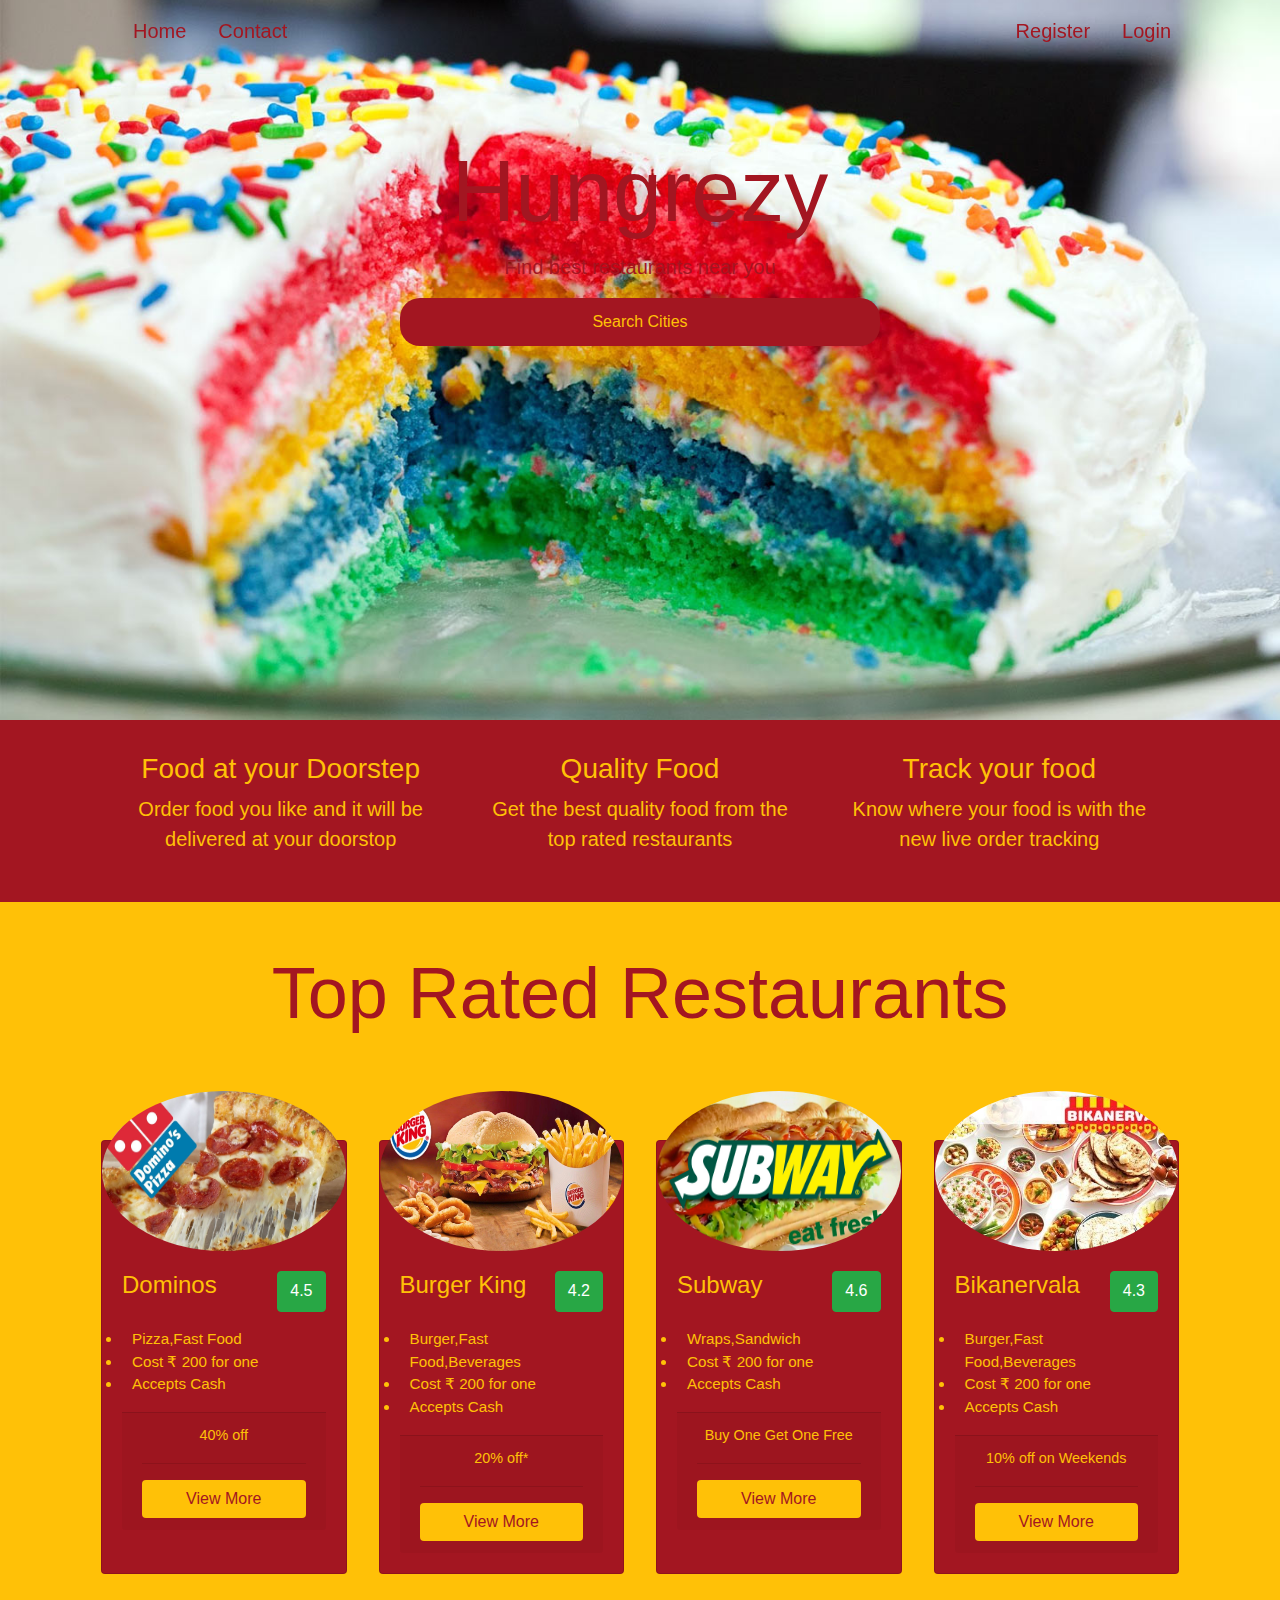
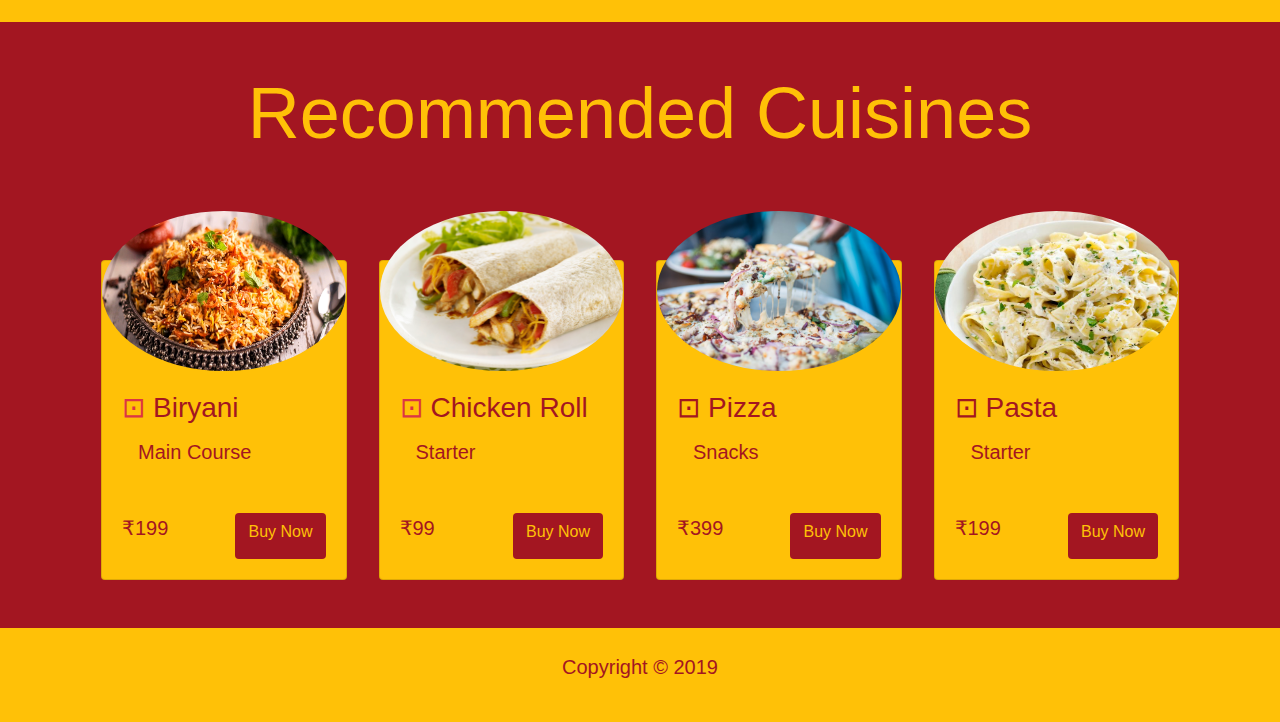
==== index.html @ c3a1df63 "Total update" ====
<!DOCTYPE html>
<html lang="en">
<head>
    <meta charset="UTF-8">
    <meta name="viewport" content="width=device-width, initial-scale=1.0">
    <meta http-equiv="X-UA-Compatible" content="ie=edge">
    <title>Hungrezy</title>
    <link rel="stylesheet" href="https://stackpath.bootstrapcdn.com/bootstrap/4.3.1/css/bootstrap.min.css" integrity="sha384-ggOyR0iXCbMQv3Xipma34MD+dH/1fQ784/j6cY/iJTQUOhcWr7x9JvoRxT2MZw1T" crossorigin="anonymous">

    <link rel="stylesheet" href="style.css">
    
    <link rel="stylesheet" href="https://use.fontawesome.com/releases/v5.8.1/css/all.css" integrity="sha384-50oBUHEmvpQ+1lW4y57PTFmhCaXp0ML5d60M1M7uH2+nqUivzIebhndOJK28anvf" crossorigin="anonymous">


    <link rel="stylesheet" href="http://static.sasongsmat.nu/fonts/vegetarian.css" />



</head>
<body>
  <div class="img">
    <div class="showcase">
      <nav class="navbar navbar-expand-lg navbar-dark sticky-top">
        <div class="container">
          <a class="navbar-brand" href="index.html">
            <i class="fas fa-utensils fa-3x pr-4" id="text_red"></i>
          </a>
          <button class="navbar-toggler" type="button" data-toggle="collapse" data-target="#navbarNavAltMarkup">
            <span class="navbar-toggler-icon"></span>
          </button>
          <div class="collapse navbar-collapse" id="navbarNavAltMarkup">
            <ul class="navbar-nav">
              <li class="nav-item active mr-3">
                <a class="nav-link" id="text_red" href="index.html">Home</a>
              </li>
              <li class="nav-item mr-3">
                <a class="nav-link" id="text_red" href="contact.html">Contact
                </a>
                  
              </li>
            </ul>
        
            <ul class="navbar-nav ml-auto">
              <li class="nav-item mr-3">
                <a class="nav-link" id="text_red" href="register.html">
                  <i class="fas fa-user-plus"></i> Register</a>
              </li>
              <li class="nav-item mr-3">
                <a class="nav-link" data-toggle="modal" data-target="#login" id="text_red" href="login.html">
                  <i class="fas fa-sign-in-alt"></i>
                  Login
                </a>
        
              </li>
            </ul>
          </div>
        </div>
      </nav>
      
      <div class="align">

        <h1 id="text_red" class="display-2">Hungrezy</h1>
        <p id="text_red">Find best restaurants near you</p>
        <div class="align1">
          <!-- <label class="sr-only">State</label>
            <select name="state" class="form-control">
              <option selected="true" disabled="disabled">Cities</option>
              <option value="AL">Delhi</option>
              <option value="AK">Hyderabad</option>
              <option value="AZ">Mumbai</option>
              <option value="AR">Kolkata</option>
            </select> -->


          <div class="dropdown">
            <button class="dropbtn text-warning">Search Cities</button>  
            <div class="dropdown-content">
              <a href="delhi.html">Delhi</a>
              <a href="hyderabad.html">Hyderabad</a>
              <a href="mumbai.html">Mumbai</a>
              <a href="kolkata.html">Kolkata</a>
            </div>
          </div> 
          <!-- <button class="btn bg_red text-warning">Submit</button> -->
        </div>

      </div>
    </div>
  </div>

  <div class="bg_red">
    <div class="container">

      <div class="items">
        <div class="item text-warning">
          <i class="fas fa-door-closed fa-3x text-warning"></i>
          <div>
            <h3>Food at your Doorstep</h3>
            <p>Order food you like and it will be delivered at your doorstop</p>
          </div>
        </div>
        <div class="item text-warning">
          <i class="fas fa-hamburger fa-3x"></i>
          <div>
            <h3>Quality Food</h3>
            <p>Get the best quality food from the top rated restaurants</p>
          </div>
        </div>
          <div class="item text-warning">
          <i class="fas fa-map-marker-alt fa-3x"></i>
          <div>
            <h3>Track your food  </h3>  
            <p>Know where your food is with the new live order tracking</p>
          </div>
        </div>
      </div>
    </div>
  </div>

  <div class="bg-warning">

    <div class="container">
  
      <h1 class="text-center py-5 display-3" id="text_red">Top Rated Restaurants</h1>
      <div class="d-lg-flex">
    
        <div class="card card_hover bg_red text-warning mx-3 my-5" style="width: 18rem;">
          <img src="img/dominos.jpg" class="rounded-circle card-img-top" alt="..." style="height: 10rem">
          <div class="card-body">
            <div class="d-flex justify-content-between">
  
              <h4 class="card-title">Dominos</h4>
              <button class="btn btn-success">4.5</button>
            </div>
            <p class="card-text"><li>Pizza,Fast Food</li><li>Cost &#8377; 200 for one</li> <li>Accepts Cash</li></p>
            <div class="card-footer text-center">40% off<hr>
              <a href="dominos.html" class="btn btn-block bg-warning" id="text_red">View More</a>
            </div>
          </div>
        </div>
        <div class="card card_hover bg_red text-warning mx-3 my-5" style="width: 18rem;">
          <img src="img/burgerking.jpg" class="rounded-circle card-img-top" alt="..." style="height: 10rem">
          <div class="card-body">
              <div class="d-flex justify-content-between">
  
                  <h4 class="card-title">Burger King</h4>
                  <button class="btn btn-success">4.2</button>
                </div>
            <p class="card-text"><li>Burger,Fast Food,Beverages</li><li>Cost &#8377; 200 for one</li> <li>Accepts Cash</li></p>
            <div class="card-footer text-center">20% off*<hr>
              <a href="dominos.html" class="btn btn-block bg-warning" id="text_red">View More</a>
            </div>
          </div>
        </div>
        <div class="card card_hover bg_red text-warning mx-3 my-5" style="width: 18rem;">
          <img src="img/subway.jpg" class="rounded-circle card-img-top" alt="..." style="height: 10rem">
          <div class="card-body">
              <div class="d-flex justify-content-between">
  
                  <h4 class="card-title">Subway</h4>
                  <button class="btn btn-success">4.6</button>
                </div>
            <p class="card-text"><li>Wraps,Sandwich</li><li>Cost &#8377; 200 for one</li> <li>Accepts Cash</li></p>
            <div class="card-footer text-center">Buy One Get One Free<hr>
              <a href="dominos.html" class="btn btn-block bg-warning" id="text_red">View More</a>
            </div>
          </div>
        </div>
        <div class="card card_hover bg_red text-warning mx-3 my-5" style="width: 18rem;">
          <img src="img/bikanervala.jpg" class="card-img-top rounded-circle" alt="..." style="height: 10rem">
          <div class="card-body">
              <div class="d-flex justify-content-between">
  
                  <h4 class="card-title">Bikanervala</h4>
                  <button class="btn btn-success">4.3</button>
                </div>
            <p class="card-text"><li>Burger,Fast Food,Beverages</li><li>Cost &#8377; 200 for one</li> <li>Accepts Cash</li></p>
            <div class="card-footer text-center"><p>10% off on Weekends</p><hr>
              <a href="dominos.html" class="btn btn-block bg-warning" id="text_red">View More</a>
            </div>
          </div>
        </div>
      </div>
    </div>
  </div>

  <div class="bg_red">

    <div class="container">
      <h1 class="display-3 text-center py-5 text-warning">Recommended Cuisines</h1>
    </div>
      
    <div class="container">
      <div class="d-lg-flex">
    
        <div class="card card1_hover bg-warning mx-3 my-5" id="text_red" style="width: 18rem;">
          <img src="img/biryani.jpg" class="card-img-top rounded-circle" alt="..." style="height: 10rem">
          <div class="card-body">
            <h3 class="card-title"><span class="vegetarianicon pr-2 text-danger">⊡</span>Biryani</h3>
            <p class="card-text pl-3">Main Course </p>
            <br>
            <div class="d-flex justify-content-between">
  
              <p>&#8377;199</p>
            
              <a href="dominos.html" class="btn bg_red text-warning">Buy Now</a>
            </div>
        
          </div>
        </div>
        <div class="card card1_hover bg-warning mx-3 my-5" id="text_red" style="width: 18rem;">
          <img src="img/chicken roll.jpg" class="card-img-top rounded-circle" alt="..." style="height: 10rem">
          <div class="card-body">
            <h3 class="card-title"><span class="vegetarianicon pr-2 text-danger">⊡</span>Chicken Roll</h3>
            <p class="card-text pl-3">Starter </p>
            <br>
            <div class="d-flex justify-content-between">
  
              <p>&#8377;99</p>
            
              <a href="dominos.html" class="btn bg_red text-warning">Buy Now</a>
            </div>
        
          </div>
        </div>
        <div class="card card1_hover bg-warning mx-3 my-5" id="text_red" style="width: 18rem;">
          <img src="img/pizza.jpg" class="card-img-top rounded-circle" alt="..." style="height: 10rem">
          <div class="card-body">
            <h3 class="card-title"><span class="vegetarianicon pr-2">⊡</span>Pizza</h3>
            <p class="card-text pl-3">Snacks </p>
            <br>
            <div class="d-flex justify-content-between">
  
              <p>&#8377;399</p>
            
              <a href="dominos.html" class="btn bg_red text-warning">Buy Now</a>
            </div>
        
          </div>
        </div>
        <div class="card card1_hover bg-warning mx-3 my-5" id="text_red" style="width: 18rem;">
          <img src="img/pasta.jpeg" class="card-img-top rounded-circle" alt="..." style="height: 10rem">
          <div class="card-body">
            <h3 class="card-title"><span class="vegetarianicon pr-2">⊡</span>Pasta</h3>
            <p class="card-text pl-3">Starter </p>
            <br>
            <div class="d-flex justify-content-between">
  
              <p>&#8377;199</p>
            
              <a href="dominos.html" class="btn bg_red text-warning">Buy Now</a>
            </div>
        
          </div>
        </div>
        
      </div>
    </div>
  </div>
  <footer id="text_red" class="py-4 bg-warning">
      <div class="container">
          <div class="text-center">
    
                <p class="lead">
                    Copyright &copy; 2019
                </p>
          </div>
      </div>
  </footer>

</body>
</html>
---- style.css ----
body{
    font-size: 20px;
}
.bg_red{
    background: #a31621;
}
#text_red{
    color: #a31621;
}
.img{
    background: url('img/showcase.jpg')no-repeat center center/cover;
    height: 80vh;
}
.showcase{
    background: rgba(0, 0, 0, 0.);
    height: 80vh;
}
.align{
    display: flex;
    flex-direction: column;
    align-items: center;
    justify-content: center;
    text-align: center;
    height: 100%;
    padding-bottom: 40vh;
}

input{
    width: 40vw;
}
.items{
    display: flex;
    padding: 1rem;
}
.item{
    flex: 1;
    padding: 1rem; 
    text-align: center;
}
.card img{
    margin-top: -50px;
}
.card_hover:hover, .card:hover{
    background: white;
}
.card_hover:hover li, .card:hover h4, .card:hover{
    color: #a31621;
}
.card_hover:hover .card-footer{
    font-size: 0.9rem;
    color: brown;
}
.card .card-footer{
    font-size: 0.9rem;
}
.card_hover:hover a{
    background: yellow;
}
.card li{
    font-size: 0.95rem;
    padding-left: 10px;   
}

 /* Dropdown Button */
 .dropbtn {
    background-color: #a31621;
    color: white;
    padding: 12px;
    font-size: 16px;
    width: 30rem;
    border: none;
    border-radius: 20px;
  }
  
  /* The container <div> - needed to position the dropdown content */
  .dropdown {
    position: relative;
    display: inline-block;
    border-radius: 10px;
  }
  
  /* Dropdown Content (Hidden by Default) */
  .dropdown-content {
    display: none;
    position: absolute;
    background-color: #f1f1f1;
    min-width: 160px;
    box-shadow: 0px 8px 16px 0px rgba(0,0,0,0.2);
    z-index: 1;
  }
  
  /* Links inside the dropdown */
  .dropdown-content a {
    color: black;
    padding: 12px 16px;
    text-decoration: none;
    display: block;
    width: 30rem;
  }
  
  /* Change color of dropdown links on hover */
  .dropdown-content a:hover {background-color: #ddd;}
  
  /* Show the dropdown menu on hover */
  .dropdown:hover .dropdown-content {display: block;}
  
  /* Change the background color of the dropdown button when the dropdown content is shown */
  .dropdown:hover .dropbtn {background-color: white;
color: #a31621} 
.form-control{
    border-top: none;
    border-right: none;
    border-left: none;
    border-bottom-color: yellow;
}
.form-control:focus{
    box-shadow: 0px 0px 0px rgba(0, 0, 0, 0.075) inset, 0px 0px 10px rgba(247, 71, 2, 0.9);
}
.info .form-control:focus{
    border-top: none;
    border-right: none;
    border-left: none;
    border-bottom-color: yellow;
    background: #a31621;
    box-shadow: 0px 0px 0px rgba(0, 0, 0, 0.075) inset, 0px 0px 8px rgba(247, 243, 2, 0.5);
}
.info1{
    box-shadow: 0px 0px 0px rgba(0, 0, 0, 0.075) inset, 0px 0px 8px rgba(247, 243, 2, 0.5);
}
::placeholder{
    color: yellow;
    opacity: 1;
}
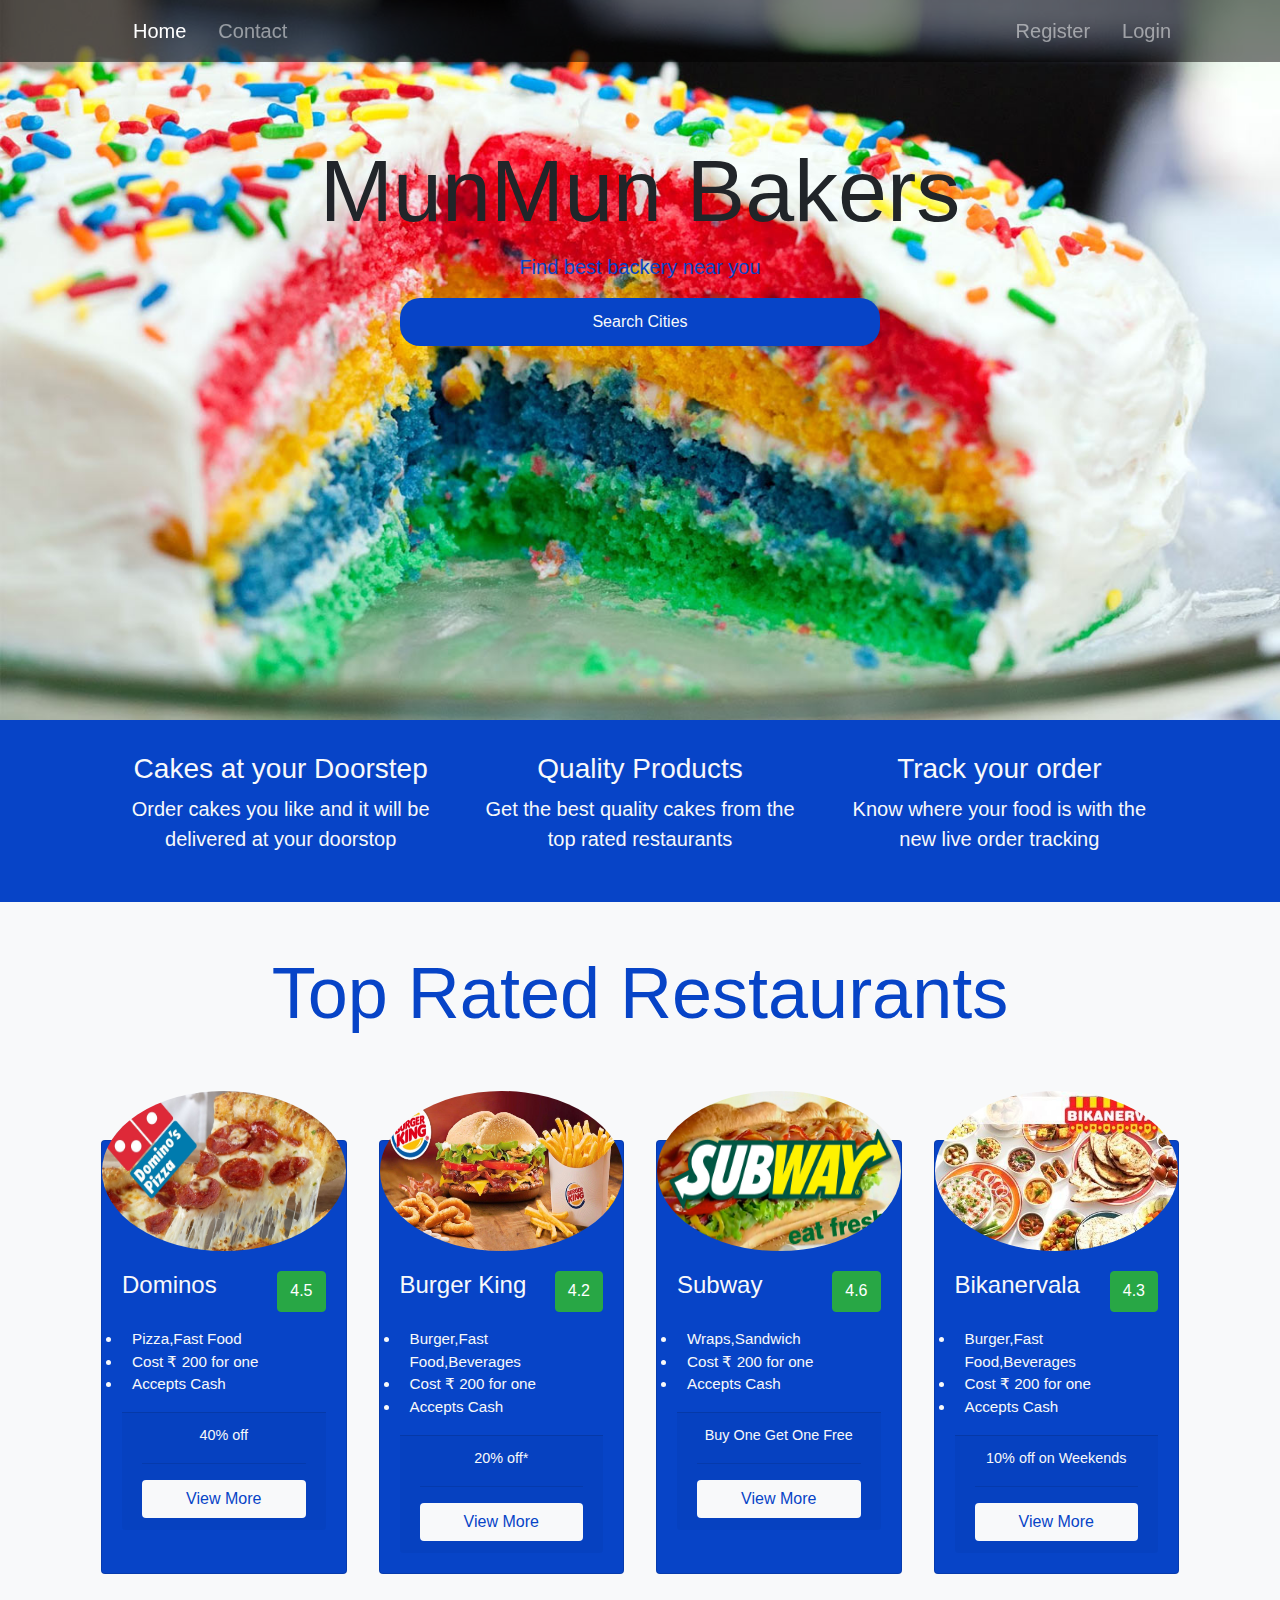
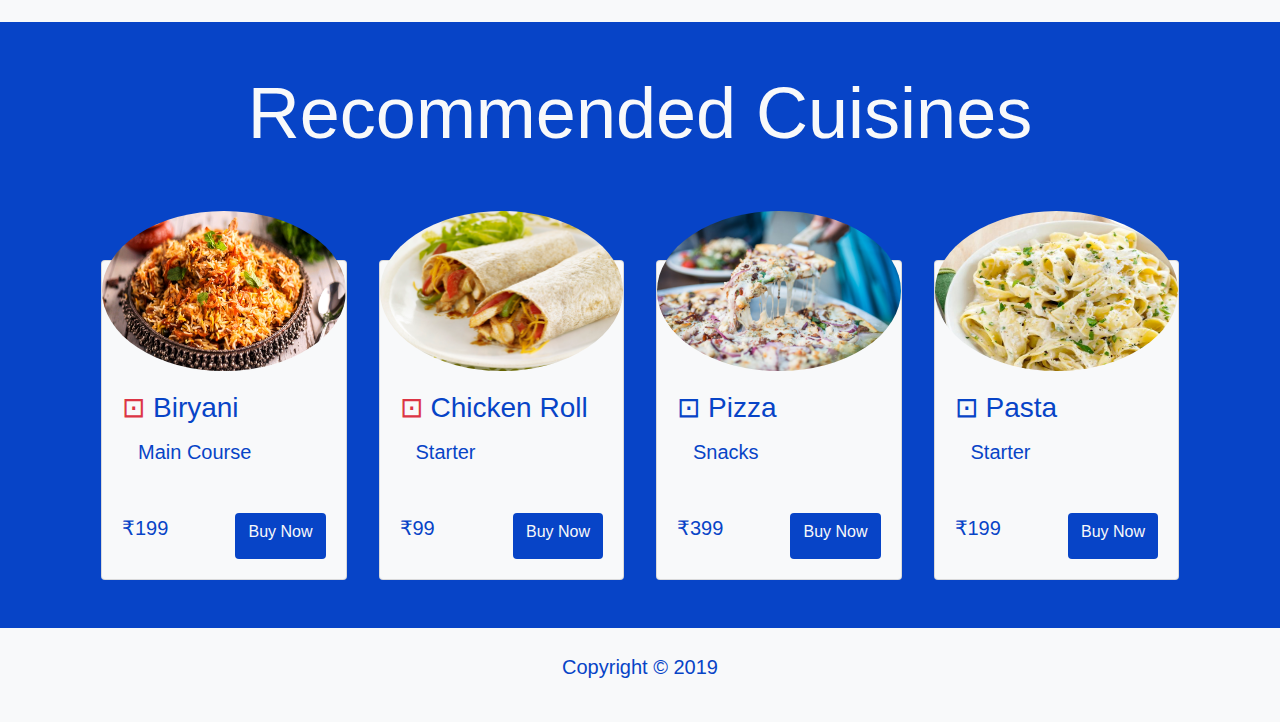
==== commit 2a92163a: "new update 1" ====
--- a/index.html
+++ b/index.html
@@ -4,7 +4,7 @@
     <meta charset="UTF-8">
     <meta name="viewport" content="width=device-width, initial-scale=1.0">
     <meta http-equiv="X-UA-Compatible" content="ie=edge">
-    <title>Hungrezy</title>
+    <title>MunMun Bakers</title>
     <link rel="stylesheet" href="https://stackpath.bootstrapcdn.com/bootstrap/4.3.1/css/bootstrap.min.css" integrity="sha384-ggOyR0iXCbMQv3Xipma34MD+dH/1fQ784/j6cY/iJTQUOhcWr7x9JvoRxT2MZw1T" crossorigin="anonymous">
 
     <link rel="stylesheet" href="style.css">
@@ -19,11 +19,10 @@
 </head>
 <body>
   <div class="img">
-    <div class="showcase">
       <nav class="navbar navbar-expand-lg navbar-dark sticky-top">
         <div class="container">
           <a class="navbar-brand" href="index.html">
-            <i class="fas fa-utensils fa-3x pr-4" id="text_red"></i>
+            <i class="fas fa-utensils fa-3x pr-4" id="text_light"></i>
           </a>
           <button class="navbar-toggler" type="button" data-toggle="collapse" data-target="#navbarNavAltMarkup">
             <span class="navbar-toggler-icon"></span>
@@ -31,10 +30,10 @@
           <div class="collapse navbar-collapse" id="navbarNavAltMarkup">
             <ul class="navbar-nav">
               <li class="nav-item active mr-3">
-                <a class="nav-link" id="text_red" href="index.html">Home</a>
+                <a class="nav-link" id="text_light" href="index.html">Home</a>
               </li>
               <li class="nav-item mr-3">
-                <a class="nav-link" id="text_red" href="contact.html">Contact
+                <a class="nav-link" id="text_light" href="contact.html">Contact
                 </a>
                   
               </li>
@@ -42,11 +41,11 @@
         
             <ul class="navbar-nav ml-auto">
               <li class="nav-item mr-3">
-                <a class="nav-link" id="text_red" href="register.html">
+                <a class="nav-link" id="text_light" href="register.html">
                   <i class="fas fa-user-plus"></i> Register</a>
               </li>
               <li class="nav-item mr-3">
-                <a class="nav-link" data-toggle="modal" data-target="#login" id="text_red" href="login.html">
+                <a class="nav-link" data-toggle="modal" data-target="#login" id="text_light" href="login.html">
                   <i class="fas fa-sign-in-alt"></i>
                   Login
                 </a>
@@ -56,11 +55,11 @@
           </div>
         </div>
       </nav>
-      
+    <div class="showcase">
       <div class="align">
 
-        <h1 id="text_red" class="display-2">Hungrezy</h1>
-        <p id="text_red">Find best restaurants near you</p>
+        <h1 id="text_blue" class="display-2">MunMun Bakers</h1>
+        <p id="text_red">Find best backery near you</p>
         <div class="align1">
           <!-- <label class="sr-only">State</label>
             <select name="state" class="form-control">
@@ -73,7 +72,7 @@
 
 
           <div class="dropdown">
-            <button class="dropbtn text-warning">Search Cities</button>  
+            <button class="dropbtn text-light">Search Cities</button>  
             <div class="dropdown-content">
               <a href="delhi.html">Delhi</a>
               <a href="hyderabad.html">Hyderabad</a>
@@ -81,7 +80,7 @@
               <a href="kolkata.html">Kolkata</a>
             </div>
           </div> 
-          <!-- <button class="btn bg_red text-warning">Submit</button> -->
+          <!-- <button class="btn bg_red text-light">Submit</button> -->
         </div>
 
       </div>
@@ -92,24 +91,24 @@
     <div class="container">
 
       <div class="items">
-        <div class="item text-warning">
-          <i class="fas fa-door-closed fa-3x text-warning"></i>
+        <div class="item text-light">
+          <i class="fas fa-door-closed fa-3x text-light"></i>
           <div>
-            <h3>Food at your Doorstep</h3>
-            <p>Order food you like and it will be delivered at your doorstop</p>
-          </div>
-        </div>
-        <div class="item text-warning">
+            <h3>Cakes at your Doorstep</h3>
+            <p>Order cakes you like and it will be delivered at your doorstop</p>
+          </div>
+        </div>
+        <div class="item text-light">
           <i class="fas fa-hamburger fa-3x"></i>
           <div>
-            <h3>Quality Food</h3>
-            <p>Get the best quality food from the top rated restaurants</p>
-          </div>
-        </div>
-          <div class="item text-warning">
+            <h3>Quality Products</h3>
+            <p>Get the best quality cakes from the top rated restaurants</p>
+          </div>
+        </div>
+          <div class="item text-light">
           <i class="fas fa-map-marker-alt fa-3x"></i>
           <div>
-            <h3>Track your food  </h3>  
+            <h3>Track your order  </h3>  
             <p>Know where your food is with the new live order tracking</p>
           </div>
         </div>
@@ -117,14 +116,14 @@
     </div>
   </div>
 
-  <div class="bg-warning">
+  <div class="bg-light">
 
     <div class="container">
   
       <h1 class="text-center py-5 display-3" id="text_red">Top Rated Restaurants</h1>
       <div class="d-lg-flex">
     
-        <div class="card card_hover bg_red text-warning mx-3 my-5" style="width: 18rem;">
+        <div class="card card_hover bg_red text-light mx-3 my-5" style="width: 18rem;">
           <img src="img/dominos.jpg" class="rounded-circle card-img-top" alt="..." style="height: 10rem">
           <div class="card-body">
             <div class="d-flex justify-content-between">
@@ -134,11 +133,11 @@
             </div>
             <p class="card-text"><li>Pizza,Fast Food</li><li>Cost &#8377; 200 for one</li> <li>Accepts Cash</li></p>
             <div class="card-footer text-center">40% off<hr>
-              <a href="dominos.html" class="btn btn-block bg-warning" id="text_red">View More</a>
-            </div>
-          </div>
-        </div>
-        <div class="card card_hover bg_red text-warning mx-3 my-5" style="width: 18rem;">
+              <a href="dominos.html" class="btn btn-block bg-light" id="text_red">View More</a>
+            </div>
+          </div>
+        </div>
+        <div class="card card_hover bg_red text-light mx-3 my-5" style="width: 18rem;">
           <img src="img/burgerking.jpg" class="rounded-circle card-img-top" alt="..." style="height: 10rem">
           <div class="card-body">
               <div class="d-flex justify-content-between">
@@ -148,11 +147,11 @@
                 </div>
             <p class="card-text"><li>Burger,Fast Food,Beverages</li><li>Cost &#8377; 200 for one</li> <li>Accepts Cash</li></p>
             <div class="card-footer text-center">20% off*<hr>
-              <a href="dominos.html" class="btn btn-block bg-warning" id="text_red">View More</a>
-            </div>
-          </div>
-        </div>
-        <div class="card card_hover bg_red text-warning mx-3 my-5" style="width: 18rem;">
+              <a href="dominos.html" class="btn btn-block bg-light" id="text_red">View More</a>
+            </div>
+          </div>
+        </div>
+        <div class="card card_hover bg_red text-light mx-3 my-5" style="width: 18rem;">
           <img src="img/subway.jpg" class="rounded-circle card-img-top" alt="..." style="height: 10rem">
           <div class="card-body">
               <div class="d-flex justify-content-between">
@@ -162,11 +161,11 @@
                 </div>
             <p class="card-text"><li>Wraps,Sandwich</li><li>Cost &#8377; 200 for one</li> <li>Accepts Cash</li></p>
             <div class="card-footer text-center">Buy One Get One Free<hr>
-              <a href="dominos.html" class="btn btn-block bg-warning" id="text_red">View More</a>
-            </div>
-          </div>
-        </div>
-        <div class="card card_hover bg_red text-warning mx-3 my-5" style="width: 18rem;">
+              <a href="dominos.html" class="btn btn-block bg-light" id="text_red">View More</a>
+            </div>
+          </div>
+        </div>
+        <div class="card card_hover bg_red text-light mx-3 my-5" style="width: 18rem;">
           <img src="img/bikanervala.jpg" class="card-img-top rounded-circle" alt="..." style="height: 10rem">
           <div class="card-body">
               <div class="d-flex justify-content-between">
@@ -176,7 +175,7 @@
                 </div>
             <p class="card-text"><li>Burger,Fast Food,Beverages</li><li>Cost &#8377; 200 for one</li> <li>Accepts Cash</li></p>
             <div class="card-footer text-center"><p>10% off on Weekends</p><hr>
-              <a href="dominos.html" class="btn btn-block bg-warning" id="text_red">View More</a>
+              <a href="dominos.html" class="btn btn-block bg-light" id="text_red">View More</a>
             </div>
           </div>
         </div>
@@ -187,13 +186,13 @@
   <div class="bg_red">
 
     <div class="container">
-      <h1 class="display-3 text-center py-5 text-warning">Recommended Cuisines</h1>
+      <h1 class="display-3 text-center py-5 text-light">Recommended Cuisines</h1>
     </div>
       
     <div class="container">
       <div class="d-lg-flex">
     
-        <div class="card card1_hover bg-warning mx-3 my-5" id="text_red" style="width: 18rem;">
+        <div class="card card1_hover bg-light mx-3 my-5" id="text_red" style="width: 18rem;">
           <img src="img/biryani.jpg" class="card-img-top rounded-circle" alt="..." style="height: 10rem">
           <div class="card-body">
             <h3 class="card-title"><span class="vegetarianicon pr-2 text-danger">⊡</span>Biryani</h3>
@@ -203,12 +202,12 @@
   
               <p>&#8377;199</p>
             
-              <a href="dominos.html" class="btn bg_red text-warning">Buy Now</a>
-            </div>
-        
-          </div>
-        </div>
-        <div class="card card1_hover bg-warning mx-3 my-5" id="text_red" style="width: 18rem;">
+              <a href="dominos.html" class="btn bg_red text-light">Buy Now</a>
+            </div>
+        
+          </div>
+        </div>
+        <div class="card card1_hover bg-light mx-3 my-5" id="text_red" style="width: 18rem;">
           <img src="img/chicken roll.jpg" class="card-img-top rounded-circle" alt="..." style="height: 10rem">
           <div class="card-body">
             <h3 class="card-title"><span class="vegetarianicon pr-2 text-danger">⊡</span>Chicken Roll</h3>
@@ -218,12 +217,12 @@
   
               <p>&#8377;99</p>
             
-              <a href="dominos.html" class="btn bg_red text-warning">Buy Now</a>
-            </div>
-        
-          </div>
-        </div>
-        <div class="card card1_hover bg-warning mx-3 my-5" id="text_red" style="width: 18rem;">
+              <a href="dominos.html" class="btn bg_red text-light">Buy Now</a>
+            </div>
+        
+          </div>
+        </div>
+        <div class="card card1_hover bg-light mx-3 my-5" id="text_red" style="width: 18rem;">
           <img src="img/pizza.jpg" class="card-img-top rounded-circle" alt="..." style="height: 10rem">
           <div class="card-body">
             <h3 class="card-title"><span class="vegetarianicon pr-2">⊡</span>Pizza</h3>
@@ -233,12 +232,12 @@
   
               <p>&#8377;399</p>
             
-              <a href="dominos.html" class="btn bg_red text-warning">Buy Now</a>
-            </div>
-        
-          </div>
-        </div>
-        <div class="card card1_hover bg-warning mx-3 my-5" id="text_red" style="width: 18rem;">
+              <a href="dominos.html" class="btn bg_red text-light">Buy Now</a>
+            </div>
+        
+          </div>
+        </div>
+        <div class="card card1_hover bg-light mx-3 my-5" id="text_red" style="width: 18rem;">
           <img src="img/pasta.jpeg" class="card-img-top rounded-circle" alt="..." style="height: 10rem">
           <div class="card-body">
             <h3 class="card-title"><span class="vegetarianicon pr-2">⊡</span>Pasta</h3>
@@ -248,16 +247,16 @@
   
               <p>&#8377;199</p>
             
-              <a href="dominos.html" class="btn bg_red text-warning">Buy Now</a>
-            </div>
-        
-          </div>
-        </div>
-        
-      </div>
-    </div>
-  </div>
-  <footer id="text_red" class="py-4 bg-warning">
+              <a href="dominos.html" class="btn bg_red text-light">Buy Now</a>
+            </div>
+        
+          </div>
+        </div>
+        
+      </div>
+    </div>
+  </div>
+  <footer id="text_red" class="py-4 bg-light">
       <div class="container">
           <div class="text-center">
     
--- a/style.css
+++ b/style.css
@@ -1,11 +1,17 @@
 body{
     font-size: 20px;
 }
+.navbar{
+    background: rgba(0,0,0,0.5);
+}
 .bg_red{
-    background: #a31621;
+    background: #0744c7;
+}
+#text_light{
+    color: whte;
 }
 #text_red{
-    color: #a31621;
+    color: #0744c7;
 }
 .img{
     background: url('img/showcase.jpg')no-repeat center center/cover;
@@ -41,10 +47,10 @@
     margin-top: -50px;
 }
 .card_hover:hover, .card:hover{
-    background: white;
+    background: #00226b;
 }
 .card_hover:hover li, .card:hover h4, .card:hover{
-    color: #a31621;
+    color: white;
 }
 .card_hover:hover .card-footer{
     font-size: 0.9rem;
@@ -54,7 +60,7 @@
     font-size: 0.9rem;
 }
 .card_hover:hover a{
-    background: yellow;
+    background: #0744c7;
 }
 .card li{
     font-size: 0.95rem;
@@ -63,7 +69,7 @@
 
  /* Dropdown Button */
  .dropbtn {
-    background-color: #a31621;
+    background-color: #0744c7;
     color: white;
     padding: 12px;
     font-size: 16px;
@@ -106,12 +112,12 @@
   
   /* Change the background color of the dropdown button when the dropdown content is shown */
   .dropdown:hover .dropbtn {background-color: white;
-color: #a31621} 
+color: #0744c7} 
 .form-control{
     border-top: none;
     border-right: none;
     border-left: none;
-    border-bottom-color: yellow;
+    border-bottom-color: white;
 }
 .form-control:focus{
     box-shadow: 0px 0px 0px rgba(0, 0, 0, 0.075) inset, 0px 0px 10px rgba(247, 71, 2, 0.9);
@@ -120,14 +126,14 @@
     border-top: none;
     border-right: none;
     border-left: none;
-    border-bottom-color: yellow;
-    background: #a31621;
+    border-bottom-color: white;
+    background: #0744c7;
     box-shadow: 0px 0px 0px rgba(0, 0, 0, 0.075) inset, 0px 0px 8px rgba(247, 243, 2, 0.5);
 }
 .info1{
     box-shadow: 0px 0px 0px rgba(0, 0, 0, 0.075) inset, 0px 0px 8px rgba(247, 243, 2, 0.5);
 }
 ::placeholder{
-    color: yellow;
+    color: white;
     opacity: 1;
 }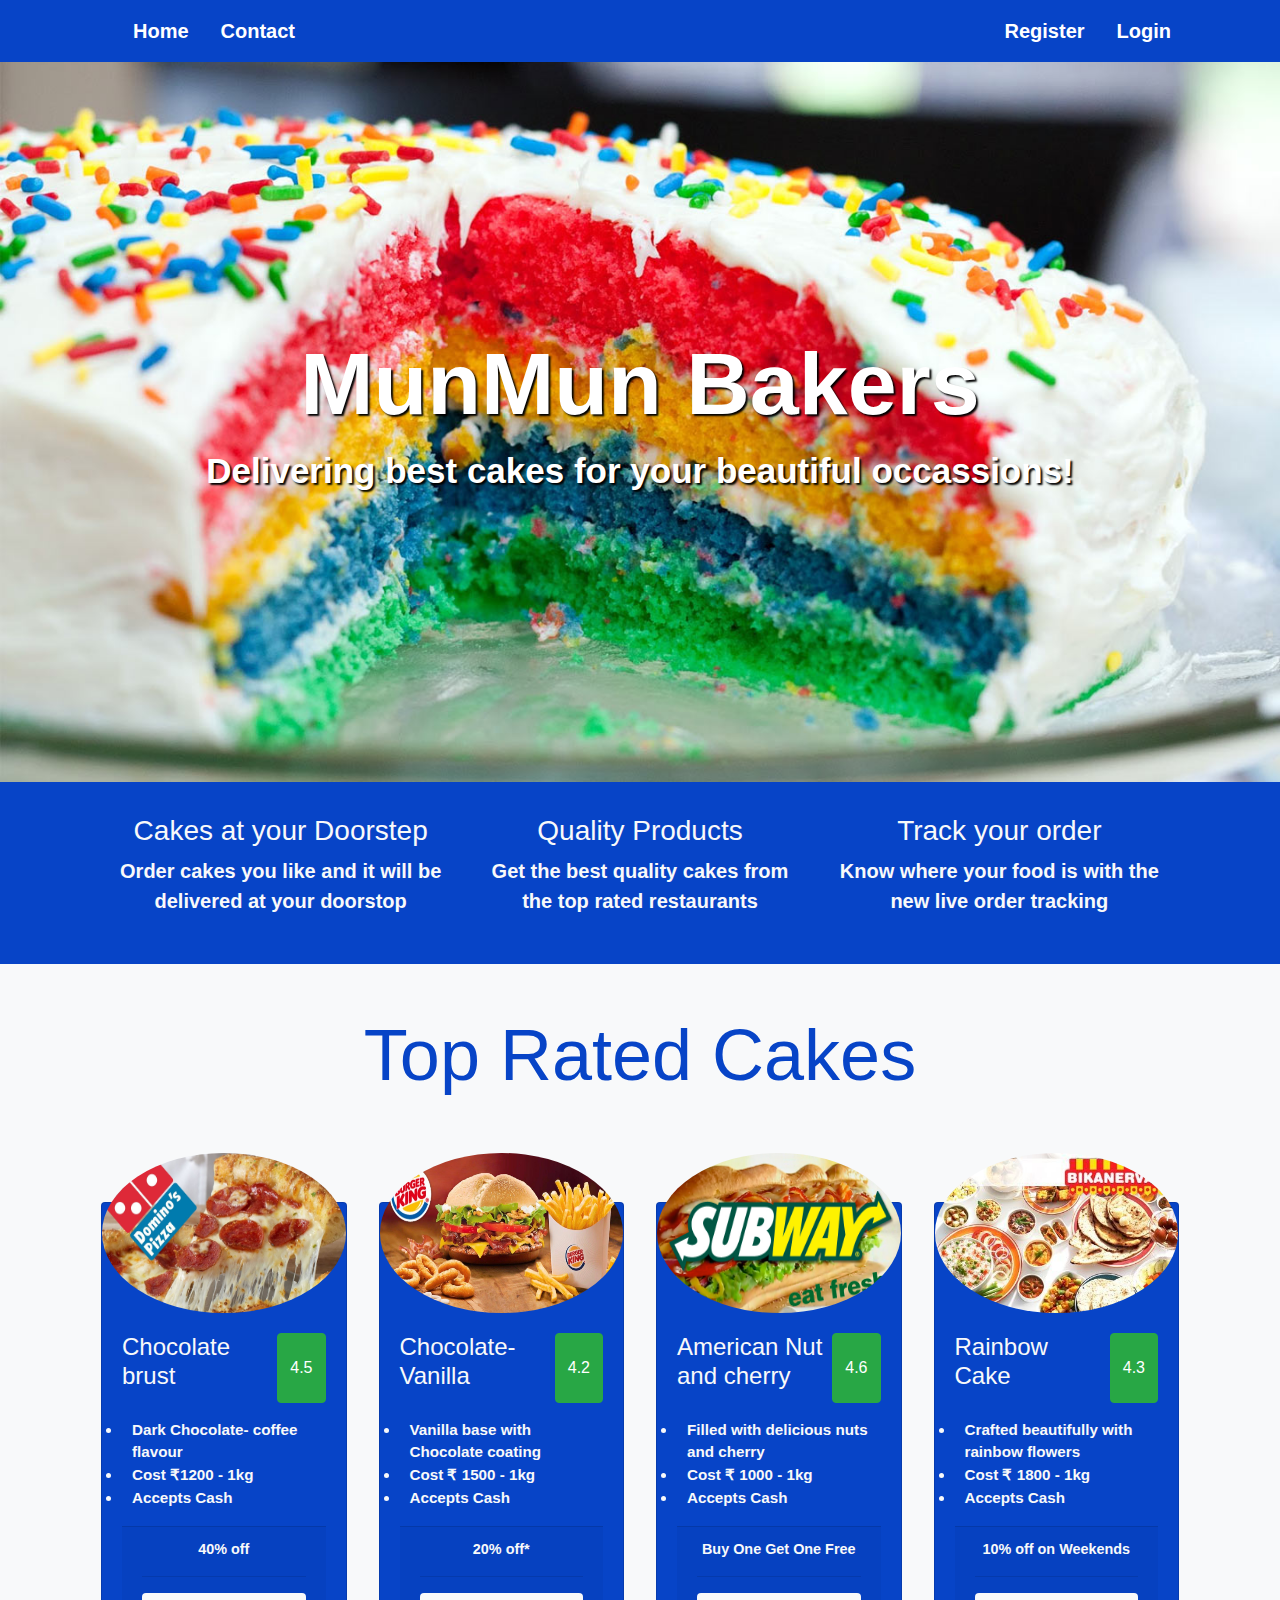
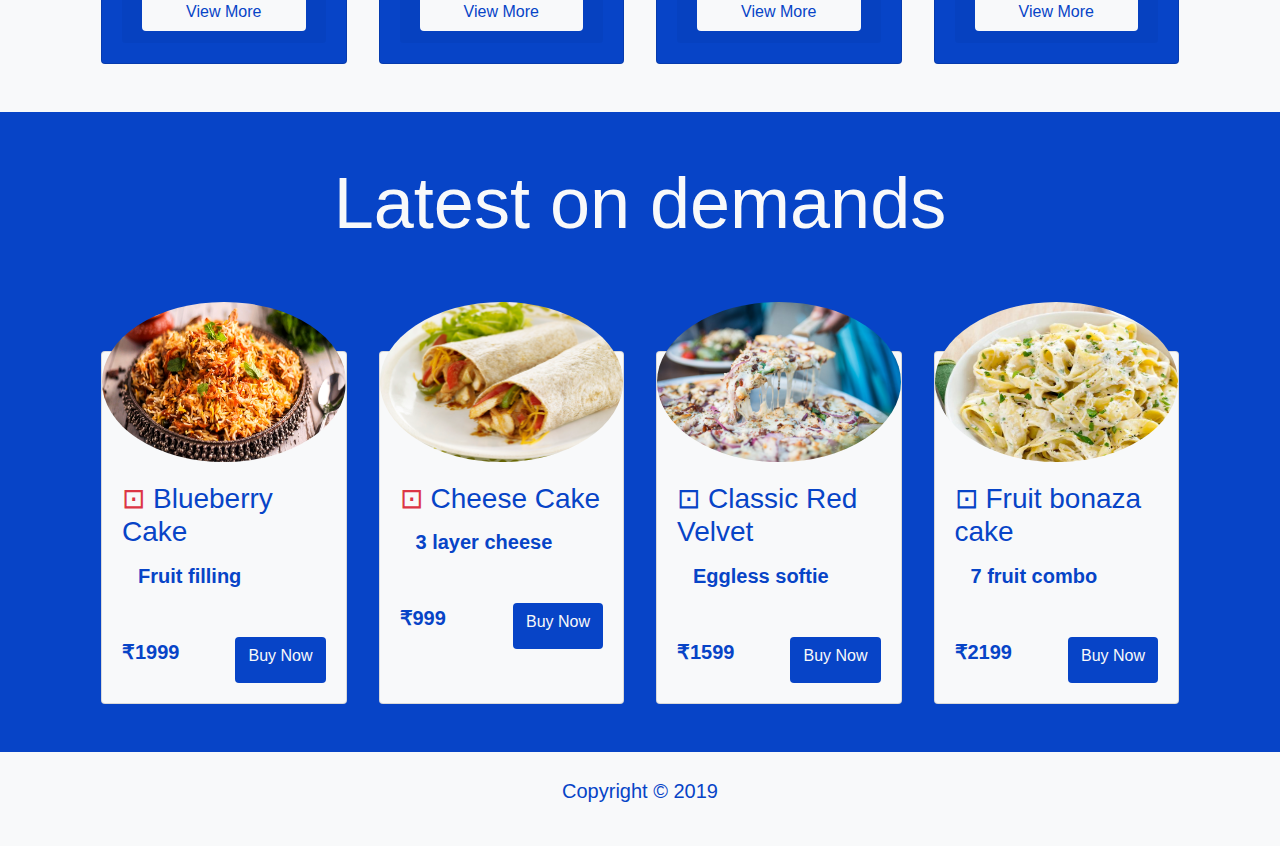
==== commit fa2ef235: "again update" ====
--- a/index.html
+++ b/index.html
@@ -18,70 +18,50 @@
 
 </head>
 <body>
-  <div class="img">
-      <nav class="navbar navbar-expand-lg navbar-dark sticky-top">
-        <div class="container">
-          <a class="navbar-brand" href="index.html">
-            <i class="fas fa-utensils fa-3x pr-4" id="text_light"></i>
-          </a>
-          <button class="navbar-toggler" type="button" data-toggle="collapse" data-target="#navbarNavAltMarkup">
-            <span class="navbar-toggler-icon"></span>
-          </button>
-          <div class="collapse navbar-collapse" id="navbarNavAltMarkup">
-            <ul class="navbar-nav">
-              <li class="nav-item active mr-3">
-                <a class="nav-link" id="text_light" href="index.html">Home</a>
-              </li>
-              <li class="nav-item mr-3">
-                <a class="nav-link" id="text_light" href="contact.html">Contact
-                </a>
-                  
-              </li>
-            </ul>
-        
-            <ul class="navbar-nav ml-auto">
-              <li class="nav-item mr-3">
-                <a class="nav-link" id="text_light" href="register.html">
-                  <i class="fas fa-user-plus"></i> Register</a>
-              </li>
-              <li class="nav-item mr-3">
-                <a class="nav-link" data-toggle="modal" data-target="#login" id="text_light" href="login.html">
-                  <i class="fas fa-sign-in-alt"></i>
-                  Login
-                </a>
-        
-              </li>
-            </ul>
-          </div>
-        </div>
-      </nav>
+  <nav class="navbar navbar-expand-lg navbar-dark sticky-top">
+    <div class="container">
+      <a class="navbar-brand" href="index.html">
+        <i class="fas fa-utensils fa-3x pr-4" id="text_light"></i>
+      </a>
+      <button class="navbar-toggler" type="button" data-toggle="collapse" data-target="#navbarNavAltMarkup">
+        <span class="navbar-toggler-icon"></span>
+      </button>
+      <div class="collapse navbar-collapse" id="navbarNavAltMarkup">
+        <ul class="navbar-nav">
+          <li class="nav-item active mr-3">
+            <a class="nav-link" id="text_light" href="index.html"><strong>Home</strong></a>
+          </li>
+          <li class="nav-item mr-3">
+            <a class="nav-link" id="text_light" href="contact.html">
+            <strong> Contact </strong>
+            </a>
+              
+          </li>
+        </ul>
+    
+        <ul class="navbar-nav ml-auto">
+          <li class="nav-item mr-3">
+            <a class="nav-link" id="text_light" href="register.html">
+              <i class="fas fa-user-plus"></i> <strong>Register<strong></a>
+          </li>
+          <li class="nav-item mr-3">
+            <a class="nav-link" data-toggle="modal" data-target="#login" id="text_light" href="login.html">
+              <i class="fas fa-sign-in-alt"></i>
+              <strong>Login</strong>
+            </a>
+    
+          </li>
+        </ul>
+      </div>
+    </div>
+  </nav>
+
+  <div class="img" style=" opacity;0.5; ">
     <div class="showcase">
       <div class="align">
-
-        <h1 id="text_blue" class="display-2">MunMun Bakers</h1>
-        <p id="text_red">Find best backery near you</p>
-        <div class="align1">
-          <!-- <label class="sr-only">State</label>
-            <select name="state" class="form-control">
-              <option selected="true" disabled="disabled">Cities</option>
-              <option value="AL">Delhi</option>
-              <option value="AK">Hyderabad</option>
-              <option value="AZ">Mumbai</option>
-              <option value="AR">Kolkata</option>
-            </select> -->
-
-
-          <div class="dropdown">
-            <button class="dropbtn text-light">Search Cities</button>  
-            <div class="dropdown-content">
-              <a href="delhi.html">Delhi</a>
-              <a href="hyderabad.html">Hyderabad</a>
-              <a href="mumbai.html">Mumbai</a>
-              <a href="kolkata.html">Kolkata</a>
-            </div>
-          </div> 
-          <!-- <button class="btn bg_red text-light">Submit</button> -->
-        </div>
+        <h1 id="text_head" class="display-2">MunMun Bakers</h1>
+        <p id="text_head" style=" font-size:35px;">Delivering best cakes for your beautiful occassions!</p>
+        
 
       </div>
     </div>
@@ -120,7 +100,7 @@
 
     <div class="container">
   
-      <h1 class="text-center py-5 display-3" id="text_red">Top Rated Restaurants</h1>
+      <h1 class="text-center py-5 display-3" id="text_red">Top Rated Cakes</h1>
       <div class="d-lg-flex">
     
         <div class="card card_hover bg_red text-light mx-3 my-5" style="width: 18rem;">
@@ -128,10 +108,10 @@
           <div class="card-body">
             <div class="d-flex justify-content-between">
   
-              <h4 class="card-title">Dominos</h4>
+              <h4 class="card-title">Chocolate brust</h4>
               <button class="btn btn-success">4.5</button>
             </div>
-            <p class="card-text"><li>Pizza,Fast Food</li><li>Cost &#8377; 200 for one</li> <li>Accepts Cash</li></p>
+            <p class="card-text"><li>Dark Chocolate- coffee flavour</li><li>Cost &#8377;1200 - 1kg</li> <li>Accepts Cash</li></p>
             <div class="card-footer text-center">40% off<hr>
               <a href="dominos.html" class="btn btn-block bg-light" id="text_red">View More</a>
             </div>
@@ -142,10 +122,10 @@
           <div class="card-body">
               <div class="d-flex justify-content-between">
   
-                  <h4 class="card-title">Burger King</h4>
+                  <h4 class="card-title">Chocolate-Vanilla</h4>
                   <button class="btn btn-success">4.2</button>
                 </div>
-            <p class="card-text"><li>Burger,Fast Food,Beverages</li><li>Cost &#8377; 200 for one</li> <li>Accepts Cash</li></p>
+            <p class="card-text"><li>Vanilla base with Chocolate coating</li><li>Cost &#8377; 1500 - 1kg</li> <li>Accepts Cash</li></p>
             <div class="card-footer text-center">20% off*<hr>
               <a href="dominos.html" class="btn btn-block bg-light" id="text_red">View More</a>
             </div>
@@ -156,10 +136,10 @@
           <div class="card-body">
               <div class="d-flex justify-content-between">
   
-                  <h4 class="card-title">Subway</h4>
+                  <h4 class="card-title">American Nut and cherry</h4>
                   <button class="btn btn-success">4.6</button>
                 </div>
-            <p class="card-text"><li>Wraps,Sandwich</li><li>Cost &#8377; 200 for one</li> <li>Accepts Cash</li></p>
+            <p class="card-text"><li>Filled with delicious nuts and cherry</li><li>Cost &#8377; 1000 - 1kg</li> <li>Accepts Cash</li></p>
             <div class="card-footer text-center">Buy One Get One Free<hr>
               <a href="dominos.html" class="btn btn-block bg-light" id="text_red">View More</a>
             </div>
@@ -170,10 +150,10 @@
           <div class="card-body">
               <div class="d-flex justify-content-between">
   
-                  <h4 class="card-title">Bikanervala</h4>
+                  <h4 class="card-title">Rainbow Cake</h4>
                   <button class="btn btn-success">4.3</button>
                 </div>
-            <p class="card-text"><li>Burger,Fast Food,Beverages</li><li>Cost &#8377; 200 for one</li> <li>Accepts Cash</li></p>
+            <p class="card-text"><li>Crafted beautifully with rainbow flowers</li><li>Cost &#8377; 1800 - 1kg</li> <li>Accepts Cash</li></p>
             <div class="card-footer text-center"><p>10% off on Weekends</p><hr>
               <a href="dominos.html" class="btn btn-block bg-light" id="text_red">View More</a>
             </div>
@@ -186,7 +166,7 @@
   <div class="bg_red">
 
     <div class="container">
-      <h1 class="display-3 text-center py-5 text-light">Recommended Cuisines</h1>
+      <h1 class="display-3 text-center py-5 text-light">Latest on demands</h1>
     </div>
       
     <div class="container">
@@ -195,12 +175,12 @@
         <div class="card card1_hover bg-light mx-3 my-5" id="text_red" style="width: 18rem;">
           <img src="img/biryani.jpg" class="card-img-top rounded-circle" alt="..." style="height: 10rem">
           <div class="card-body">
-            <h3 class="card-title"><span class="vegetarianicon pr-2 text-danger">⊡</span>Biryani</h3>
-            <p class="card-text pl-3">Main Course </p>
-            <br>
-            <div class="d-flex justify-content-between">
-  
-              <p>&#8377;199</p>
+            <h3 class="card-title"><span class="vegetarianicon pr-2 text-danger">⊡</span>Blueberry Cake</h3>
+            <p class="card-text pl-3">Fruit filling </p>
+            <br>
+            <div class="d-flex justify-content-between">
+  
+              <p>&#8377;1999</p>
             
               <a href="dominos.html" class="btn bg_red text-light">Buy Now</a>
             </div>
@@ -210,12 +190,12 @@
         <div class="card card1_hover bg-light mx-3 my-5" id="text_red" style="width: 18rem;">
           <img src="img/chicken roll.jpg" class="card-img-top rounded-circle" alt="..." style="height: 10rem">
           <div class="card-body">
-            <h3 class="card-title"><span class="vegetarianicon pr-2 text-danger">⊡</span>Chicken Roll</h3>
-            <p class="card-text pl-3">Starter </p>
-            <br>
-            <div class="d-flex justify-content-between">
-  
-              <p>&#8377;99</p>
+            <h3 class="card-title"><span class="vegetarianicon pr-2 text-danger">⊡</span>Cheese Cake</h3>
+            <p class="card-text pl-3">3 layer cheese</p>
+            <br>
+            <div class="d-flex justify-content-between">
+  
+              <p>&#8377;999</p>
             
               <a href="dominos.html" class="btn bg_red text-light">Buy Now</a>
             </div>
@@ -225,12 +205,12 @@
         <div class="card card1_hover bg-light mx-3 my-5" id="text_red" style="width: 18rem;">
           <img src="img/pizza.jpg" class="card-img-top rounded-circle" alt="..." style="height: 10rem">
           <div class="card-body">
-            <h3 class="card-title"><span class="vegetarianicon pr-2">⊡</span>Pizza</h3>
-            <p class="card-text pl-3">Snacks </p>
-            <br>
-            <div class="d-flex justify-content-between">
-  
-              <p>&#8377;399</p>
+            <h3 class="card-title"><span class="vegetarianicon pr-2">⊡</span>Classic Red Velvet</h3>
+            <p class="card-text pl-3">Eggless softie</p>
+            <br>
+            <div class="d-flex justify-content-between">
+  
+              <p>&#8377;1599</p>
             
               <a href="dominos.html" class="btn bg_red text-light">Buy Now</a>
             </div>
@@ -240,12 +220,12 @@
         <div class="card card1_hover bg-light mx-3 my-5" id="text_red" style="width: 18rem;">
           <img src="img/pasta.jpeg" class="card-img-top rounded-circle" alt="..." style="height: 10rem">
           <div class="card-body">
-            <h3 class="card-title"><span class="vegetarianicon pr-2">⊡</span>Pasta</h3>
-            <p class="card-text pl-3">Starter </p>
-            <br>
-            <div class="d-flex justify-content-between">
-  
-              <p>&#8377;199</p>
+            <h3 class="card-title"><span class="vegetarianicon pr-2">⊡</span>Fruit bonaza cake</h3>
+            <p class="card-text pl-3">7 fruit combo</p>
+            <br>
+            <div class="d-flex justify-content-between">
+  
+              <p>&#8377;2199</p>
             
               <a href="dominos.html" class="btn bg_red text-light">Buy Now</a>
             </div>
--- a/style.css
+++ b/style.css
@@ -2,13 +2,18 @@
     font-size: 20px;
 }
 .navbar{
-    background: rgba(0,0,0,0.5);
+    background: rgba(7,68,199,1);
 }
 .bg_red{
     background: #0744c7;
 }
+#text_head{
+    font-weight: bold;
+    color: white;
+    text-shadow: 2px 2px 2px black; 
+}
 #text_light{
-    color: whte;
+    color: white;
 }
 #text_red{
     color: #0744c7;
@@ -28,7 +33,8 @@
     justify-content: center;
     text-align: center;
     height: 100%;
-    padding-bottom: 40vh;
+    padding-top: auto;
+    padding-bottom: auto;
 }
 
 input{
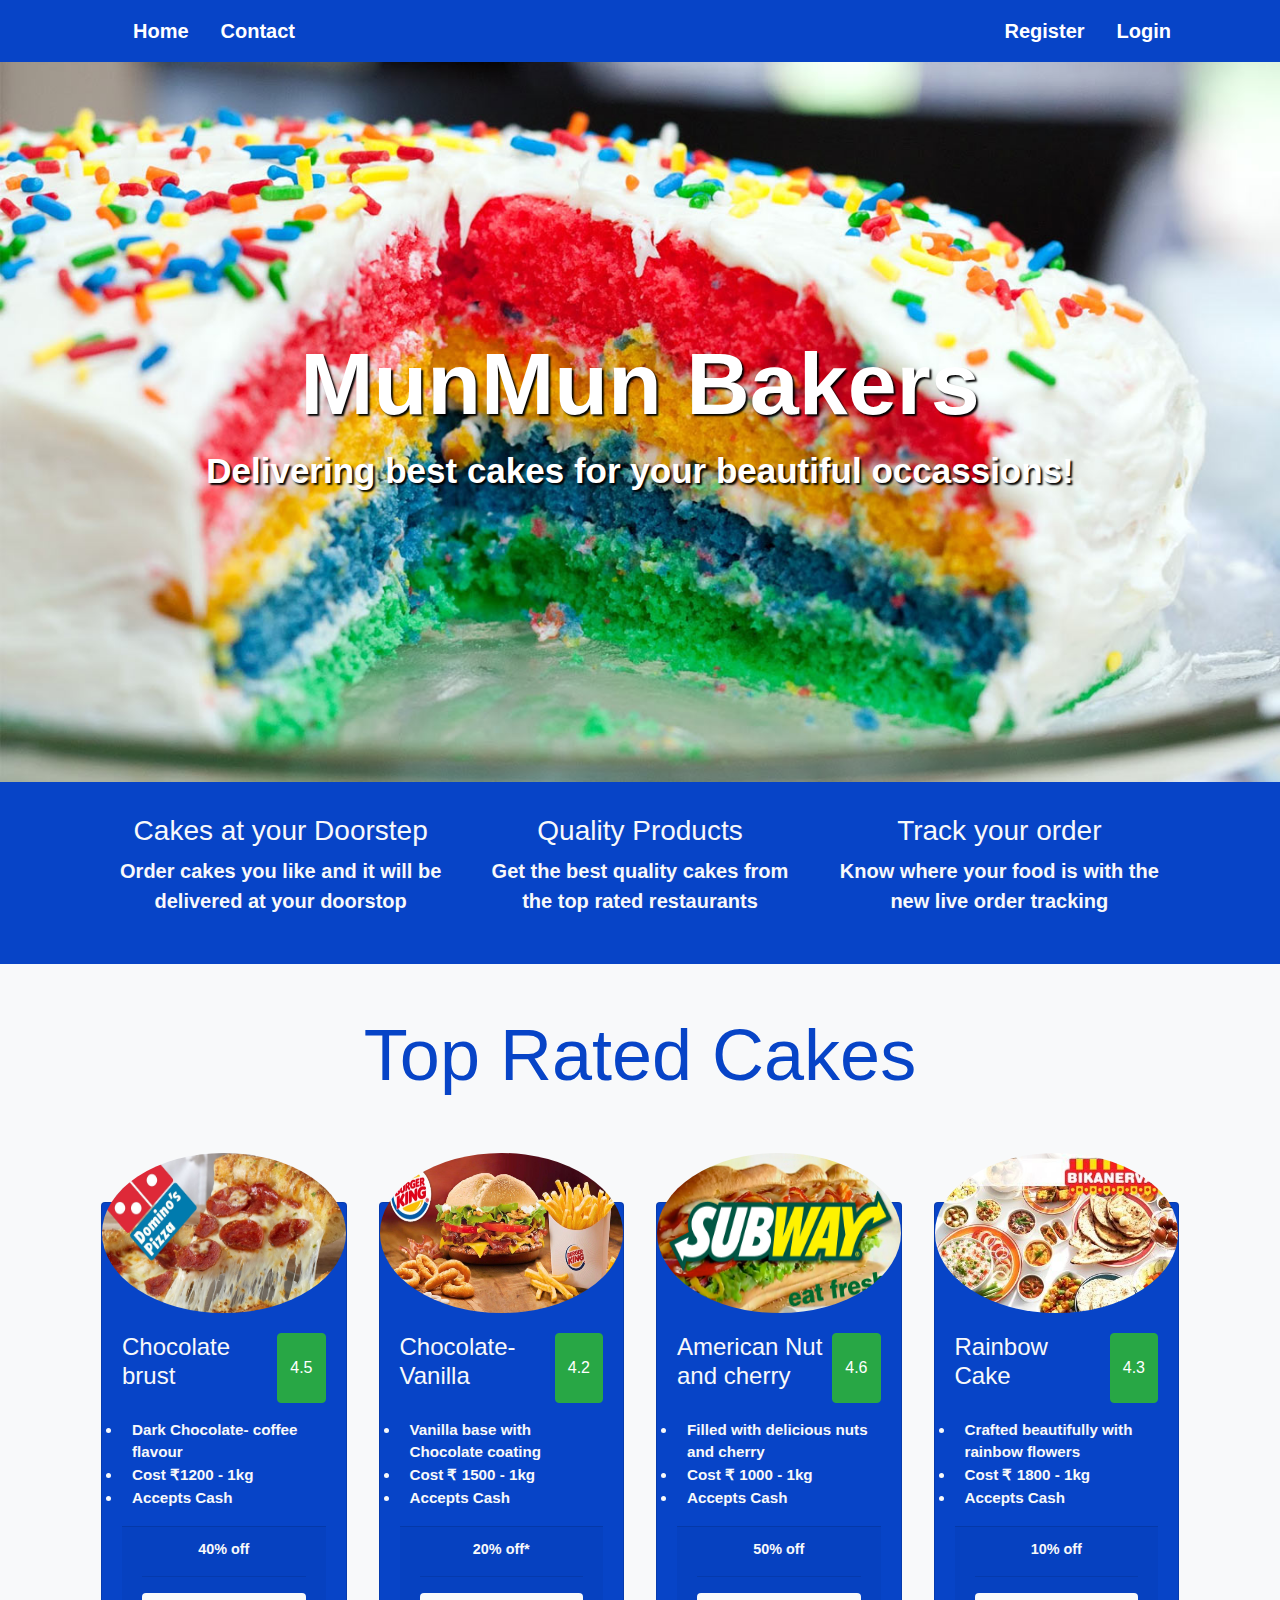
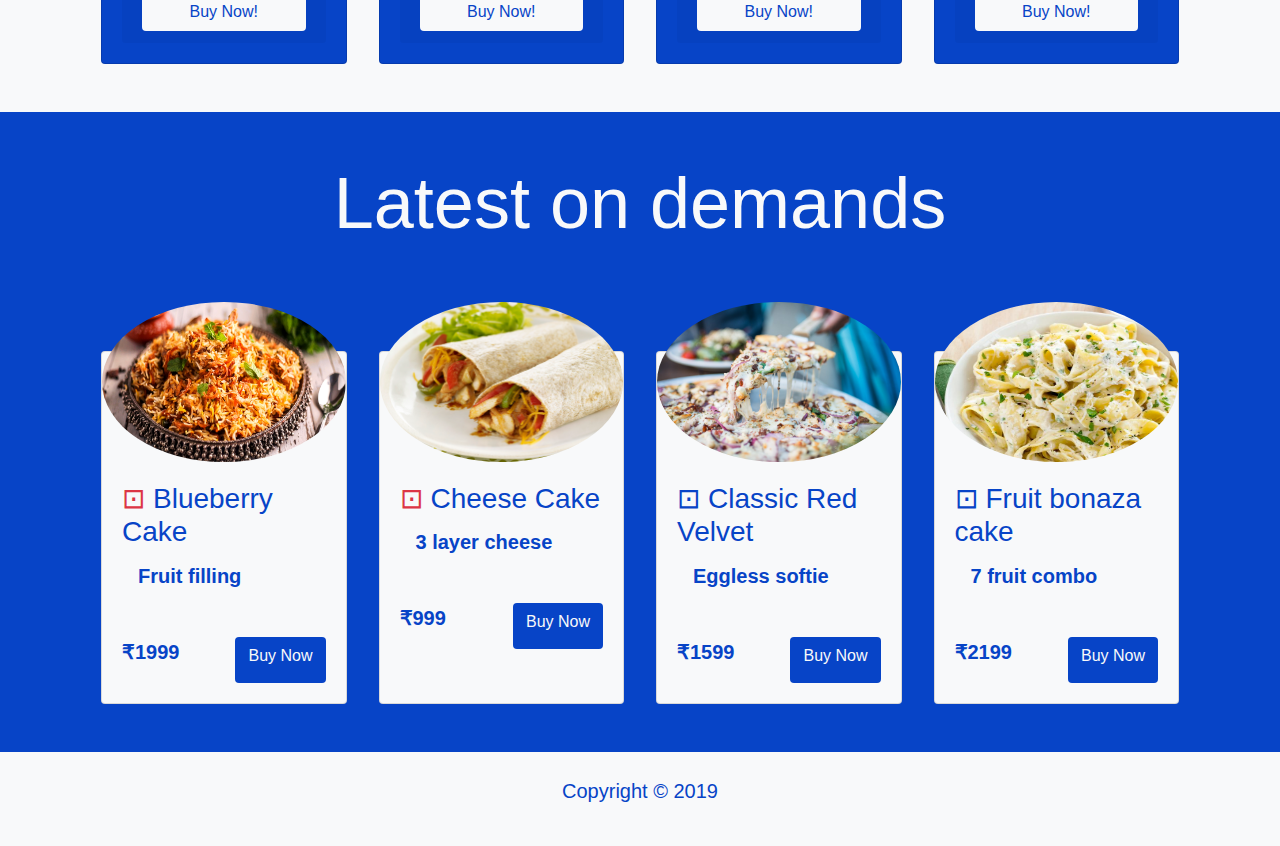
==== commit 063f6794: "again updat" ====
--- a/index.html
+++ b/index.html
@@ -21,7 +21,7 @@
   <nav class="navbar navbar-expand-lg navbar-dark sticky-top">
     <div class="container">
       <a class="navbar-brand" href="index.html">
-        <i class="fas fa-utensils fa-3x pr-4" id="text_light"></i>
+        <i class="fas fa-smile fa-3x pr-4" id="text_light"></i>
       </a>
       <button class="navbar-toggler" type="button" data-toggle="collapse" data-target="#navbarNavAltMarkup">
         <span class="navbar-toggler-icon"></span>
@@ -79,7 +79,7 @@
           </div>
         </div>
         <div class="item text-light">
-          <i class="fas fa-hamburger fa-3x"></i>
+          <i class="fas fa-heart fa-3x"></i>
           <div>
             <h3>Quality Products</h3>
             <p>Get the best quality cakes from the top rated restaurants</p>
@@ -113,7 +113,7 @@
             </div>
             <p class="card-text"><li>Dark Chocolate- coffee flavour</li><li>Cost &#8377;1200 - 1kg</li> <li>Accepts Cash</li></p>
             <div class="card-footer text-center">40% off<hr>
-              <a href="dominos.html" class="btn btn-block bg-light" id="text_red">View More</a>
+              <a href="login.html" class="btn btn-block bg-light" id="text_red">Buy Now!</a>
             </div>
           </div>
         </div>
@@ -127,7 +127,7 @@
                 </div>
             <p class="card-text"><li>Vanilla base with Chocolate coating</li><li>Cost &#8377; 1500 - 1kg</li> <li>Accepts Cash</li></p>
             <div class="card-footer text-center">20% off*<hr>
-              <a href="dominos.html" class="btn btn-block bg-light" id="text_red">View More</a>
+              <a href="login.html" class="btn btn-block bg-light" id="text_red">Buy Now!</a>
             </div>
           </div>
         </div>
@@ -140,8 +140,8 @@
                   <button class="btn btn-success">4.6</button>
                 </div>
             <p class="card-text"><li>Filled with delicious nuts and cherry</li><li>Cost &#8377; 1000 - 1kg</li> <li>Accepts Cash</li></p>
-            <div class="card-footer text-center">Buy One Get One Free<hr>
-              <a href="dominos.html" class="btn btn-block bg-light" id="text_red">View More</a>
+            <div class="card-footer text-center">50% off<hr>
+              <a href="login.html" class="btn btn-block bg-light" id="text_red">Buy Now!</a>
             </div>
           </div>
         </div>
@@ -154,8 +154,8 @@
                   <button class="btn btn-success">4.3</button>
                 </div>
             <p class="card-text"><li>Crafted beautifully with rainbow flowers</li><li>Cost &#8377; 1800 - 1kg</li> <li>Accepts Cash</li></p>
-            <div class="card-footer text-center"><p>10% off on Weekends</p><hr>
-              <a href="dominos.html" class="btn btn-block bg-light" id="text_red">View More</a>
+            <div class="card-footer text-center"><p>10% off </p><hr>
+              <a href="login.html" class="btn btn-block bg-light" id="text_red">Buy Now!</a>
             </div>
           </div>
         </div>
@@ -182,7 +182,7 @@
   
               <p>&#8377;1999</p>
             
-              <a href="dominos.html" class="btn bg_red text-light">Buy Now</a>
+              <a href="login.html" class="btn bg_red text-light">Buy Now</a>
             </div>
         
           </div>
@@ -197,7 +197,7 @@
   
               <p>&#8377;999</p>
             
-              <a href="dominos.html" class="btn bg_red text-light">Buy Now</a>
+              <a href="login.html" class="btn bg_red text-light">Buy Now</a>
             </div>
         
           </div>
@@ -212,7 +212,7 @@
   
               <p>&#8377;1599</p>
             
-              <a href="dominos.html" class="btn bg_red text-light">Buy Now</a>
+              <a href="login.html" class="btn bg_red text-light">Buy Now</a>
             </div>
         
           </div>
@@ -227,7 +227,7 @@
   
               <p>&#8377;2199</p>
             
-              <a href="dominos.html" class="btn bg_red text-light">Buy Now</a>
+              <a href="login.html" class="btn bg_red text-light">Buy Now</a>
             </div>
         
           </div>
